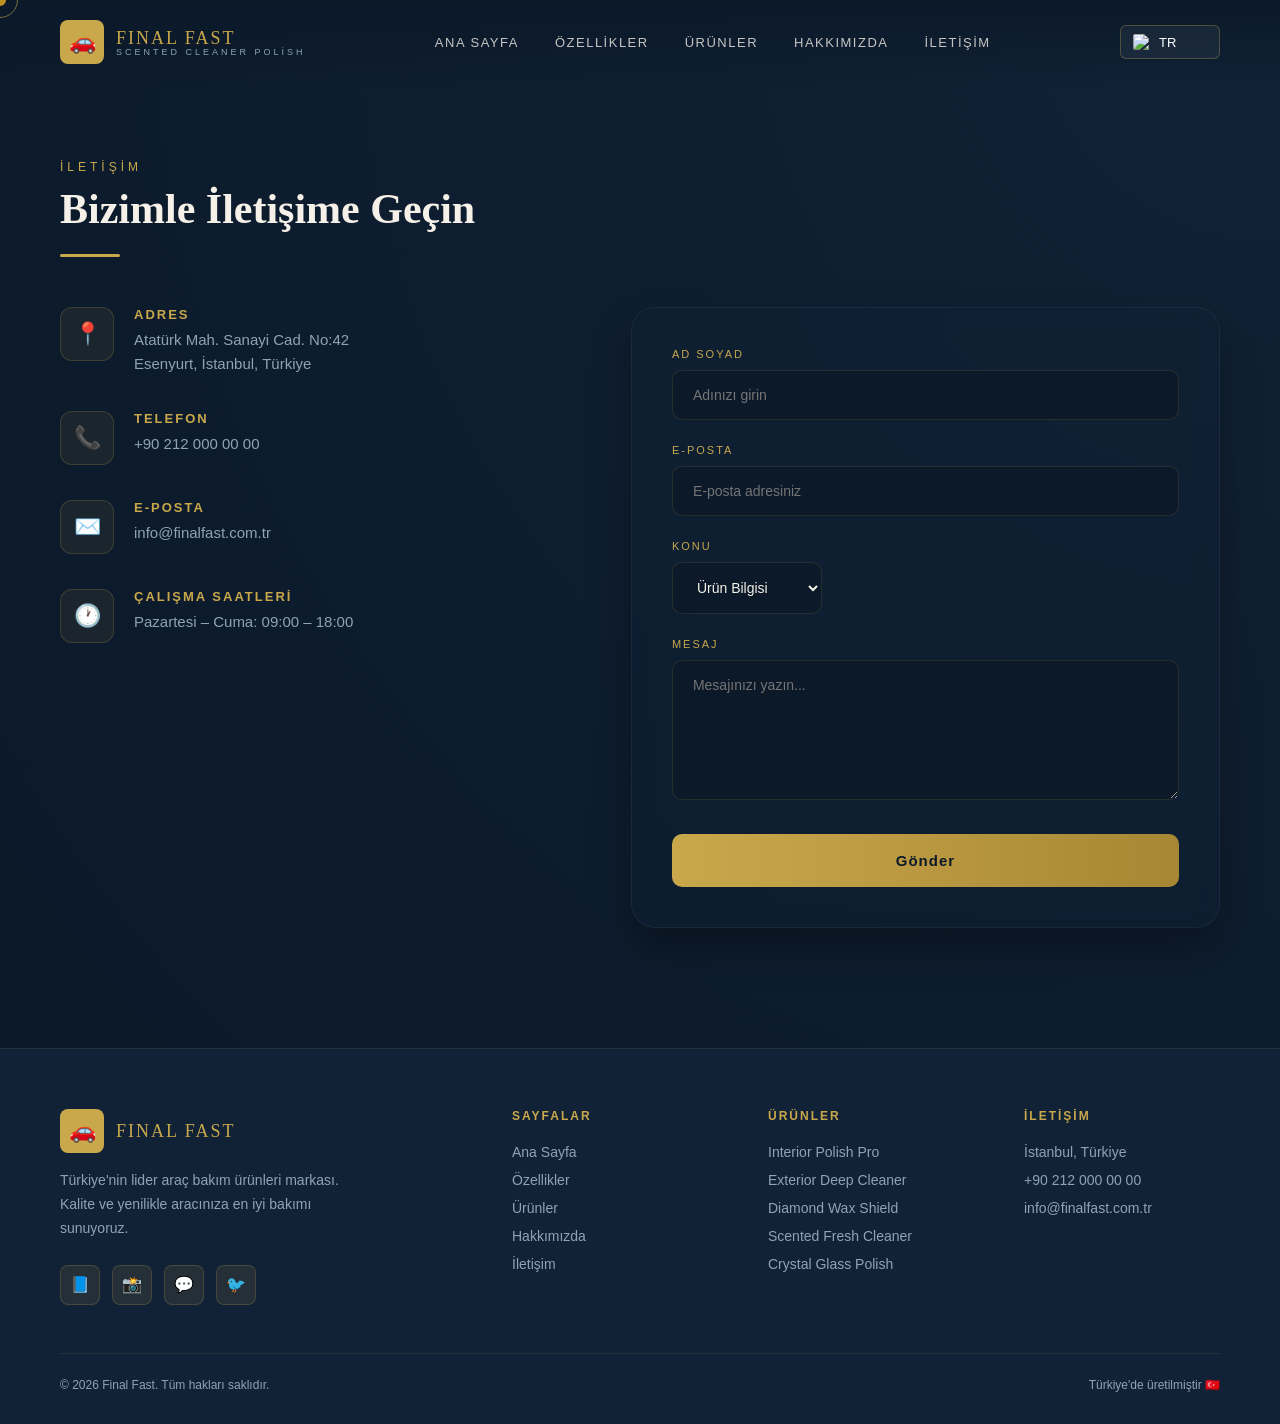
==== contact.html @ b1e25d44 "update" ====
<!DOCTYPE html>
<html lang="tr">
<head>
    <meta charset="UTF-8">
    <meta name="viewport" content="width=device-width, initial-scale=1.0">
    <title data-i18n="contact.title">Final Fast | İletişim</title>
    <link rel="stylesheet" href="css/main.css">
    <link rel="stylesheet" href="css/contact.css">
</head>
<body>
    <div class="cursor" id="cursor"></div>
    <div class="cursor-ring" id="cursorRing"></div>

    <nav id="navbar">
        <a href="/home.html" class="nav-logo">
            <div class="nav-logo-icon">🚗</div>
            <div>
                <span class="nav-logo-text">FINAL FAST</span>
                <span class="nav-logo-sub" data-i18n="nav.sub">Scented Cleaner Polish</span>
            </div>
        </a>
        <ul class="nav-links">
            <li><a href="/home.html" data-i18n="nav.home">Ana Sayfa</a></li>
            <li><a href="/home.html#features" data-i18n="nav.features">Özellikler</a></li>
            <li><a href="/products.html" data-i18n="nav.products">Ürünler</a></li>
            <li><a href="/about.html" data-i18n="nav.about">Hakkımızda</a></li>
            <li><a href="/contact.html" data-i18n="nav.contact">İletişim</a></li>
        </ul>
        <div style="display:flex;align-items:center;gap:16px">
            <div class="custom-select" id="customSelect">
                <div class="select-trigger">
                    <img src="https://flagcdn.com/w20/tr.png" id="currentFlag">
                    <span id="currentLangText">TR</span>
                    <i class="fas fa-chevron-down"></i>
                </div>
                <div class="custom-options">
                    <div class="option" onclick="selectLang('tr', 'https://flagcdn.com/w20/tr.png', 'TR')">
                        <img src="https://flagcdn.com/w20/tr.png"> TR
                    </div>
                    <div class="option" onclick="selectLang('en', 'https://flagcdn.com/w20/us.png', 'EN')">
                        <img src="https://flagcdn.com/w20/us.png"> EN
                    </div>
                    <div class="option" onclick="selectLang('ar', 'https://flagcdn.com/w20/eg.png', 'AR')">
                        <img src="https://flagcdn.com/w20/eg.png"> AR
                    </div>
                    <div class="option" onclick="selectLang('ru', 'https://flagcdn.com/w20/ru.png', 'RU')">
                        <img src="https://flagcdn.com/w20/ru.png"> RU
                    </div>
                    <div class="option" onclick="selectLang('fr', 'https://flagcdn.com/w20/fr.png', 'FR')">
                        <img src="https://flagcdn.com/w20/fr.png"> FR
                    </div>
                </div>
            </div>
            <button class="nav-hamburger" id="hamburger" onclick="toggleMobileNav()">
                <span></span><span></span><span></span>
            </button>
        </div>
    </nav>

    <div class="mobile-nav" id="mobileNav">
        <a href="/home.html" data-i18n="nav.home">Ana Sayfa</a>
        <a href="/home.html#features" data-i18n="nav.features">Özellikler</a>
        <a href="/products.html" data-i18n="nav.products">Ürünler</a>
        <a href="/about.html" data-i18n="nav.about">Hakkımızda</a>
        <a href="/contact.html" data-i18n="nav.contact">İletişim</a>
    </div>

    <section id="contact" class="contact-page-section">
        <div class="contact-header reveal">
            <p class="section-label" data-i18n="contact.label">İletişim</p>
            <h2 class="section-title" data-i18n="contact.title">Bizimle<br>İletişime Geçin</h2>
            <div class="gold-divider"></div>
        </div>
        
        <div class="contact-grid">
            <div class="contact-info reveal">
                <div class="contact-item">
                    <div class="contact-icon">📍</div>
                    <div>
                        <h4 data-i18n="contact.addr">Adres</h4>
                        <p>Atatürk Mah. Sanayi Cad. No:42<br>Esenyurt, İstanbul, Türkiye</p>
                    </div>
                </div>
                <div class="contact-item">
                    <div class="contact-icon">📞</div>
                    <div>
                        <h4 data-i18n="contact.phone">Telefon</h4>
                        <p>+90 212 000 00 00</p>
                    </div>
                </div>
                <div class="contact-item">
                    <div class="contact-icon">✉️</div>
                    <div>
                        <h4 data-i18n="contact.email">E-posta</h4>
                        <p>info@finalfast.com.tr</p>
                    </div>
                </div>
                <div class="contact-item">
                    <div class="contact-icon">🕐</div>
                    <div>
                        <h4 data-i18n="contact.hours">Çalışma Saatleri</h4>
                        <p data-i18n="contact.hoursval">Pazartesi – Cuma: 09:00 – 18:00</p>
                    </div>
                </div>
            </div>

            <div class="contact-form-wrapper reveal" style="transition-delay:0.2s">
                <form id="ffContactForm" onsubmit="handleFormSubmit(event)" class="contact-form">
                    <div class="form-group">
                        <label data-i18n="form.name">Ad Soyad</label>
                        <input type="text" id="formName" required placeholder="Adınızı girin" />
                    </div>
                    <div class="form-group">
                        <label data-i18n="form.email">E-posta</label>
                        <input type="email" id="formEmail" required placeholder="E-posta adresiniz" />
                    </div>
                    <div class="form-group">
                        <label data-i18n="form.subject">Konu</label>
                        <div class="select-wrapper">
                            <select id="formSubject">
                                <option data-i18n="form.opt1">Ürün Bilgisi</option>
                                <option data-i18n="form.opt2">Bayilik</option>
                                <option data-i18n="form.opt3">Teknik Destek</option>
                                <option data-i18n="form.opt4">Diğer</option>
                            </select>
                        </div>
                    </div>
                    <div class="form-group">
                        <label data-i18n="form.msg">Mesaj</label>
                        <textarea id="formMessage" required placeholder="Mesajınızı yazın..."></textarea>
                    </div>
                    <button type="submit" class="btn-primary-submit">
                        <span data-i18n="form.send">Gönder</span>
                    </button>
                </form>
                <div id="formSuccessMessage" class="success-toast">
                    ✨ Mesajınız başarıyla gönderildi! / Your message has been sent!
                </div>
            </div>
        </div>
    </section>

    <footer>
        <div class="footer-grid">
            <div class="footer-brand">
                <div class="nav-logo" style="text-decoration:none;display:flex;align-items:center;gap:12px">
                    <div class="nav-logo-icon">🚗</div>
                    <span class="nav-logo-text">FINAL FAST</span>
                </div>
                <p data-i18n="footer.desc">Türkiye'nin lider araç bakım ürünleri markası. Kalite ve yenilikle aracınıza en iyi bakımı sunuyoruz.</p>
                <div class="footer-social">
                    <a href="#" class="social-btn">📘</a>
                    <a href="#" class="social-btn">📸</a>
                    <a href="#" class="social-btn">💬</a>
                    <a href="#" class="social-btn">🐦</a>
                </div>
            </div>
            <div class="footer-col">
                <h4 data-i18n="footer.pages">Sayfalar</h4>
                <ul>
                    <li><a href="/home.html" data-i18n="nav.home">Ana Sayfa</a></li>
                    <li><a href="/features.html" data-i18n="nav.features">Özellikler</a></li>
                    <li><a href="/products.html" data-i18n="nav.products">Ürünler</a></li>
                    <li><a href="/about.html" data-i18n="nav.about">Hakkımızda</a></li>
                    <li><a href="/contact.html" data-i18n="nav.contact">İletişim</a></li>
                </ul>
            </div>
            <div class="footer-col">
                <h4 data-i18n="footer.products">Ürünler</h4>
                <ul>
                    <li><a href="/products.html">Interior Polish Pro</a></li>
                    <li><a href="/products.html">Exterior Deep Cleaner</a></li>
                    <li><a href="/products.html">Diamond Wax Shield</a></li>
                    <li><a href="/products.html">Scented Fresh Cleaner</a></li>
                    <li><a href="/products.html">Crystal Glass Polish</a></li>
                </ul>
            </div>
            <div class="footer-col">
                <h4 data-i18n="footer.contact">İletişim</h4>
                <ul>
                    <li><a href="#">İstanbul, Türkiye</a></li>
                    <li><a href="#">+90 212 000 00 00</a></li>
                    <li><a href="#">info@finalfast.com.tr</a></li>
                </ul>
            </div>
        </div>
        <div class="footer-bottom">
            <p>© 2026 Final Fast. <span data-i18n="footer.rights">Tüm hakları saklıdır.</span></p>
            <p data-i18n="footer.made">Türkiye'de üretilmiştir 🇹🇷</p>
        </div>
    </footer>

    <script src="js/main.js"></script>
    <script src="js/contact.js"></script>
</body>
</html>
---- css/main.css ----
/* ROOT VARIABLES */
:root {
  --gold: #C9A84C;
  --gold-light: #e8c97a;
  --gold-dark: #9a7a2e;
  --navy: #0b1929;
  --navy-mid: #112236;
  --navy-light: #1a3350;
  --white: #f5f0e8;
  --gray: #8fa3b5;
  --font-display: 'Playfair Display', serif;
  --font-body: 'Barlow', sans-serif;
}

/* RESET & GLOBAL STYLES */
*, *::before, *::after { 
  box-sizing: border-box; 
  margin: 0; 
  padding: 0; 
}

html { 
  scroll-behavior: smooth; 
}

body {
  font-family: var(--font-body);
  background: var(--navy);
  color: var(--white);
  overflow-x: hidden;
  cursor: none;
}

/* CUSTOM CURSOR */
.cursor {
  position: fixed;
  width: 12px; height: 12px;
  background: var(--gold);
  border-radius: 50%;
  pointer-events: none;
  z-index: 9999;
  transform: translate(-50%, -50%);
  transition: transform 0.1s, width 0.2s, height 0.2s;
  mix-blend-mode: difference;
}

.cursor-ring {
  position: fixed;
  width: 36px; height: 36px;
  border: 1px solid var(--gold);
  border-radius: 50%;
  pointer-events: none;
  z-index: 9998;
  transform: translate(-50%, -50%);
  transition: all 0.15s ease;
  opacity: 0.6;
}

/* NAVIGATION */
nav {
  position: fixed; top: 0; left: 0; right: 0;
  z-index: 100;
  padding: 20px 60px;
  display: flex; align-items: center; justify-content: space-between;
  background: linear-gradient(to bottom, rgba(11,25,41,0.95), transparent);
  transition: background 0.3s;
}

nav.scrolled { 
  background: rgba(11,25,41,0.98); 
  backdrop-filter: blur(12px); 
}

.nav-logo {
  display: flex; align-items: center; gap: 12px;
  text-decoration: none;
}

.nav-logo-icon {
  width: 44px; height: 44px;
  background: var(--gold);
  border-radius: 8px;
  display: flex; align-items: center; justify-content: center;
  font-size: 22px;
}

.nav-logo-text {
  font-family: var(--font-display);
  font-size: 18px;
  color: var(--gold);
  letter-spacing: 2px;
}

.nav-logo-sub {
  font-size: 9px;
  color: var(--gray);
  letter-spacing: 3px;
  text-transform: uppercase;
  display: block;
  margin-top: -2px;
}

.nav-links {
  display: flex; gap: 36px; list-style: none;
}

.nav-links a {
  color: var(--white);
  text-decoration: none;
  font-size: 13px;
  letter-spacing: 1.5px;
  text-transform: uppercase;
  font-weight: 500;
  opacity: 0.8;
  transition: opacity 0.2s, color 0.2s;
  position: relative;
}

.nav-links a::after {
  content: '';
  position: absolute; bottom: -4px; left: 0; right: 100%;
  height: 1px; background: var(--gold);
  transition: right 0.3s;
}

.nav-links a:hover { opacity: 1; color: var(--gold); }
.nav-links a:hover::after { right: 0; }

/* === LANGUAGE SELECT (تنسيق اختيار اللغة من الصورة) === */
.custom-select {
    position: relative;
    width: 100px;
    cursor: pointer;
    font-size: 13px;
}

.select-trigger {
    display: flex;
    align-items: center;
    gap: 8px;
    padding: 8px 12px;
    border: 1px solid rgba(201, 168, 76, 0.3);
    border-radius: 6px;
    color: white;
    background: rgba(255,255,255,0.05);
}

.custom-options {
    position: absolute;
    top: 110%;
    left: 0;
    right: 0;
    background: #0b1929;
    border: 1px solid var(--gold);
    border-radius: 6px;
    display: none; 
    z-index: 1000;
}

.custom-select.active .custom-options {
    display: block;
}

.option {
    padding: 8px 12px;
    display: flex;
    align-items: center;
    gap: 10px;
    transition: background 0.2s;
}

.option:hover {
    background: var(--gold);
    color: var(--navy);
}

.option img, .select-trigger img {
    width: 18px;
    height: auto;
    border-radius: 2px;
}

.lang-select option {
  background: #0b1929; 
  color: var(--white);
  padding: 10px;
}

.select-icon {
  position: absolute;
  right: 10px;
  font-size: 10px;
  color: var(--gold);
  pointer-events: none;
}
/* ================================================= */

.nav-hamburger {
  display: none;
  flex-direction: column; gap: 5px;
  background: none; border: none; cursor: none;
  padding: 4px;
}

.nav-hamburger span {
  display: block; width: 24px; height: 2px;
  background: var(--gold); border-radius: 2px;
  transition: all 0.3s;
}

/* SHARED BUTTONS */
.btn-primary {
  background: var(--gold);
  color: var(--navy);
  border: none;
  padding: 16px 36px;
  font-size: 13px;
  font-weight: 600;
  letter-spacing: 2px;
  text-transform: uppercase;
  border-radius: 4px;
  cursor: pointer;
  text-decoration: none;
  display: inline-block;
  transition: all 0.3s;
  font-family: var(--font-body);
  position: relative; overflow: hidden;
}

.btn-primary:hover { transform: translateY(-3px); box-shadow: 0 10px 20px rgba(201,168,76,0.2); }

.btn-outline {
  background: transparent;
  color: var(--gold);
  border: 1px solid var(--gold);
  padding: 16px 36px;
  font-size: 13px;
  font-weight: 500;
  letter-spacing: 2px;
  text-transform: uppercase;
  border-radius: 4px;
  cursor: pointer;
  text-decoration: none;
  display: inline-block;
  transition: all 0.3s;
  font-family: var(--font-body);
}

.btn-outline:hover { background: rgba(201,168,76,0.1); transform: translateY(-3px); }

/* FOOTER */
footer {
  background: var(--navy-mid);
  border-top: 1px solid rgba(201,168,76,0.1);
  padding: 60px 60px 32px;
}

.footer-grid {
  display: grid;
  grid-template-columns: 2fr 1fr 1fr 1fr;
  gap: 60px;
  margin-bottom: 48px;
}

.footer-brand p {
  font-size: 14px; color: var(--gray); line-height: 1.7;
  font-weight: 300; margin-top: 16px; max-width: 280px;
}

.footer-social {
  display: flex; gap: 12px; margin-top: 24px;
}

.social-btn {
  width: 40px; height: 40px;
  background: rgba(201,168,76,0.1);
  border: 1px solid rgba(201,168,76,0.2);
  border-radius: 8px;
  display: flex; align-items: center; justify-content: center;
  font-size: 16px; cursor: none;
  transition: all 0.3s; text-decoration: none;
  color: var(--white);
}

.social-btn:hover { 
  background: var(--gold); 
  color: var(--navy);
}

.footer-col h4 {
  font-size: 12px; letter-spacing: 2px; text-transform: uppercase;
  color: var(--gold); margin-bottom: 20px;
}

.footer-col ul { list-style: none; display: flex; flex-direction: column; gap: 10px; }

.footer-col a {
  font-size: 14px; color: var(--gray); text-decoration: none;
  font-weight: 300; transition: color 0.2s;
}

.footer-col a:hover { color: var(--gold); }

.footer-bottom {
  border-top: 1px solid rgba(201,168,76,0.1);
  padding-top: 24px;
  display: flex; justify-content: space-between; align-items: center;
}

.footer-bottom p { font-size: 12px; color: var(--gray); }

/* MOBILE NAVIGATION OVERLAY */
.mobile-nav {
  display: none;
  position: fixed; inset: 0;
  background: var(--navy);
  z-index: 99;
  flex-direction: column;
  align-items: center;
  justify-content: center;
  gap: 32px;
}

.mobile-nav.open { display: flex; }

.mobile-nav a {
  font-family: var(--font-display);
  font-size: 28px; color: var(--white);
  text-decoration: none;
  transition: color 0.2s;
}

.mobile-nav a:hover { color: var(--gold); }

/* MISC COMPONENTS */
.gold-divider {
  width: 60px; height: 2px;
  background: var(--gold);
  margin: 20px 0;
}

.reveal {
  opacity: 0; transform: translateY(40px);
  transition: opacity 0.7s ease, transform 0.7s ease;
}

.reveal.visible { opacity: 1; transform: translateY(0); }

/* RTL SUPPORT */
[dir="rtl"] { font-family: var(--font-body); direction: rtl; }
[dir="rtl"] nav { direction: rtl; }
[dir="rtl"] .lang-select { padding: 6px 12px 6px 30px; }
[dir="rtl"] .select-icon { right: auto; left: 10px; }
[dir="rtl"] .about-img-badge { right: auto; left: -20px; }

/* RESPONSIVE COMMON */
@media (max-width: 1024px) {
  nav { padding: 20px 32px; }
  .nav-links { display: none; }
  .nav-hamburger { display: flex; }
  footer { padding: 60px 32px 32px; }
}
---- css/contact.css ----
/* CONTACT PAGE STYLE */
.contact-page-section {
    padding: 160px 60px 120px;
    background: radial-gradient(circle at top right, #112236, #0b1929);
    max-width: 1400px;
    margin: 0 auto;
    min-height: 80px;
}

.contact-header {
    margin-bottom: 50px;
}

.contact-header .section-label {
    color: var(--gold);
    letter-spacing: 4px;
    text-transform: uppercase;
    font-size: 12px;
    margin-bottom: 10px;
}

.contact-header .section-title {
    font-family: var(--font-display);
    font-size: 42px;
    color: var(--white);
    line-height: 1.2;
}

.gold-divider {
    width: 60px;
    height: 3px;
    background: var(--gold);
    margin-top: 20px;
    border-radius: 2px;
}

.contact-grid {
    display: grid;
    grid-template-columns: 1fr 1.2fr;
    gap: 80px;
    align-items: start;
}

.contact-info {
    display: flex;
    flex-direction: column;
    gap: 35px;
    opacity: 0;
    transform: translateY(30px);
    transition: all 0.6s ease;
}

.contact-info.visible {
    opacity: 1;
    transform: translateY(0);
}

.contact-item {
    display: flex;
    gap: 20px;
    align-items: flex-start;
}

.contact-icon {
    width: 54px;
    height: 54px;
    flex-shrink: 0;
    background: rgba(201, 168, 76, 0.08);
    border: 1px solid rgba(201, 168, 76, 0.2);
    border-radius: 12px;
    display: flex;
    align-items: center;
    justify-content: center;
    font-size: 22px;
    transition: all 0.3s ease;
}

.contact-item:hover .contact-icon {
    background: var(--gold);
    border-color: var(--gold);
    transform: translateY(-3px);
}

.contact-item h4 {
    font-size: 13px;
    letter-spacing: 2px;
    text-transform: uppercase;
    color: var(--gold);
    margin-bottom: 6px;
}

.contact-item p {
    font-size: 15px;
    color: var(--gray);
    font-weight: 300;
    line-height: 1.6;
}

/* FORM WRAPPER & ELEMENTS */
.contact-form-wrapper {
    background: rgba(17, 34, 54, 0.4);
    border: 1px solid rgba(255, 255, 255, 0.05);
    border-radius: 24px;
    padding: 40px;
    backdrop-filter: blur(10px);
    box-shadow: 0 20px 40px rgba(0, 0, 0, 0.3);
    position: relative;
    opacity: 0;
    transform: translateY(30px);
    transition: all 0.6s ease;
}

.contact-form-wrapper.visible {
    opacity: 1;
    transform: translateY(0);
}

.contact-form {
    display: flex;
    flex-direction: column;
    gap: 24px;
}

.form-group {
    display: flex;
    flex-direction: column;
    gap: 10px;
}

.form-group label {
    font-size: 11px;
    letter-spacing: 2px;
    text-transform: uppercase;
    color: var(--gold);
    font-weight: 500;
}

.form-group input,
.form-group textarea,
.form-group select {
    background: #0b1929;
    border: 1px solid rgba(201, 168, 76, 0.15);
    border-radius: 10px;
    padding: 16px 20px;
    color: var(--white);
    font-family: var(--font-body);
    font-size: 14px;
    outline: none;
    transition: all 0.3s cubic-bezier(0.165, 0.84, 0.44, 1);
}

.form-group input:focus,
.form-group textarea:focus,
.form-group select:focus {
    border-color: var(--gold);
    box-shadow: 0 0 15px rgba(201, 168, 76, 0.15);
    background: #112236;
}

.form-group textarea {
    resize: vertical;
    min-height: 140px;
}

/* SUBMIT BUTTON */
.btn-primary-submit {
    background: linear-gradient(90deg, #c9a84c, #a88734);
    border: none;
    border-radius: 10px;
    padding: 18px;
    color: #0b1929;
    font-size: 15px;
    font-weight: 600;
    letter-spacing: 1px;
    cursor: pointer;
    transition: all 0.3s ease;
    margin-top: 10px;
}

.btn-primary-submit:hover {
    transform: translateY(-2px);
    box-shadow: 0 10px 20px rgba(201, 168, 76, 0.25);
    filter: brightness(1.1);
}

/* SUCCESS TOAST */
.success-toast {
    display: none;
    background: rgba(46, 204, 113, 0.15);
    border: 1px solid #2ecc71;
    color: #2ecc71;
    padding: 20px;
    border-radius: 10px;
    text-align: center;
    font-size: 14px;
    margin-top: 20px;
    animation: fadeIn 0.4s ease forwards;
}

@keyframes fadeIn {
    from { opacity: 0; transform: scale(0.95); }
    to { opacity: 1; transform: scale(1); }
}

/* RESPONSIVE SPECIFIC TWEAKS */
@media (max-width: 1024px) {
    .contact-page-section { padding: 120px 32px 80px; }
    .contact-grid { grid-template-columns: 1fr; gap: 50px; }
    .contact-form-wrapper { padding: 30px; }
}

@media (max-width: 640px) {
    .contact-header .section-title { font-size: 32px; }
}

/* RTL FIXES */
[dir="rtl"] .contact-item {
    text-align: right;
}
[dir="rtl"] .form-group label {
    text-align: right;
}
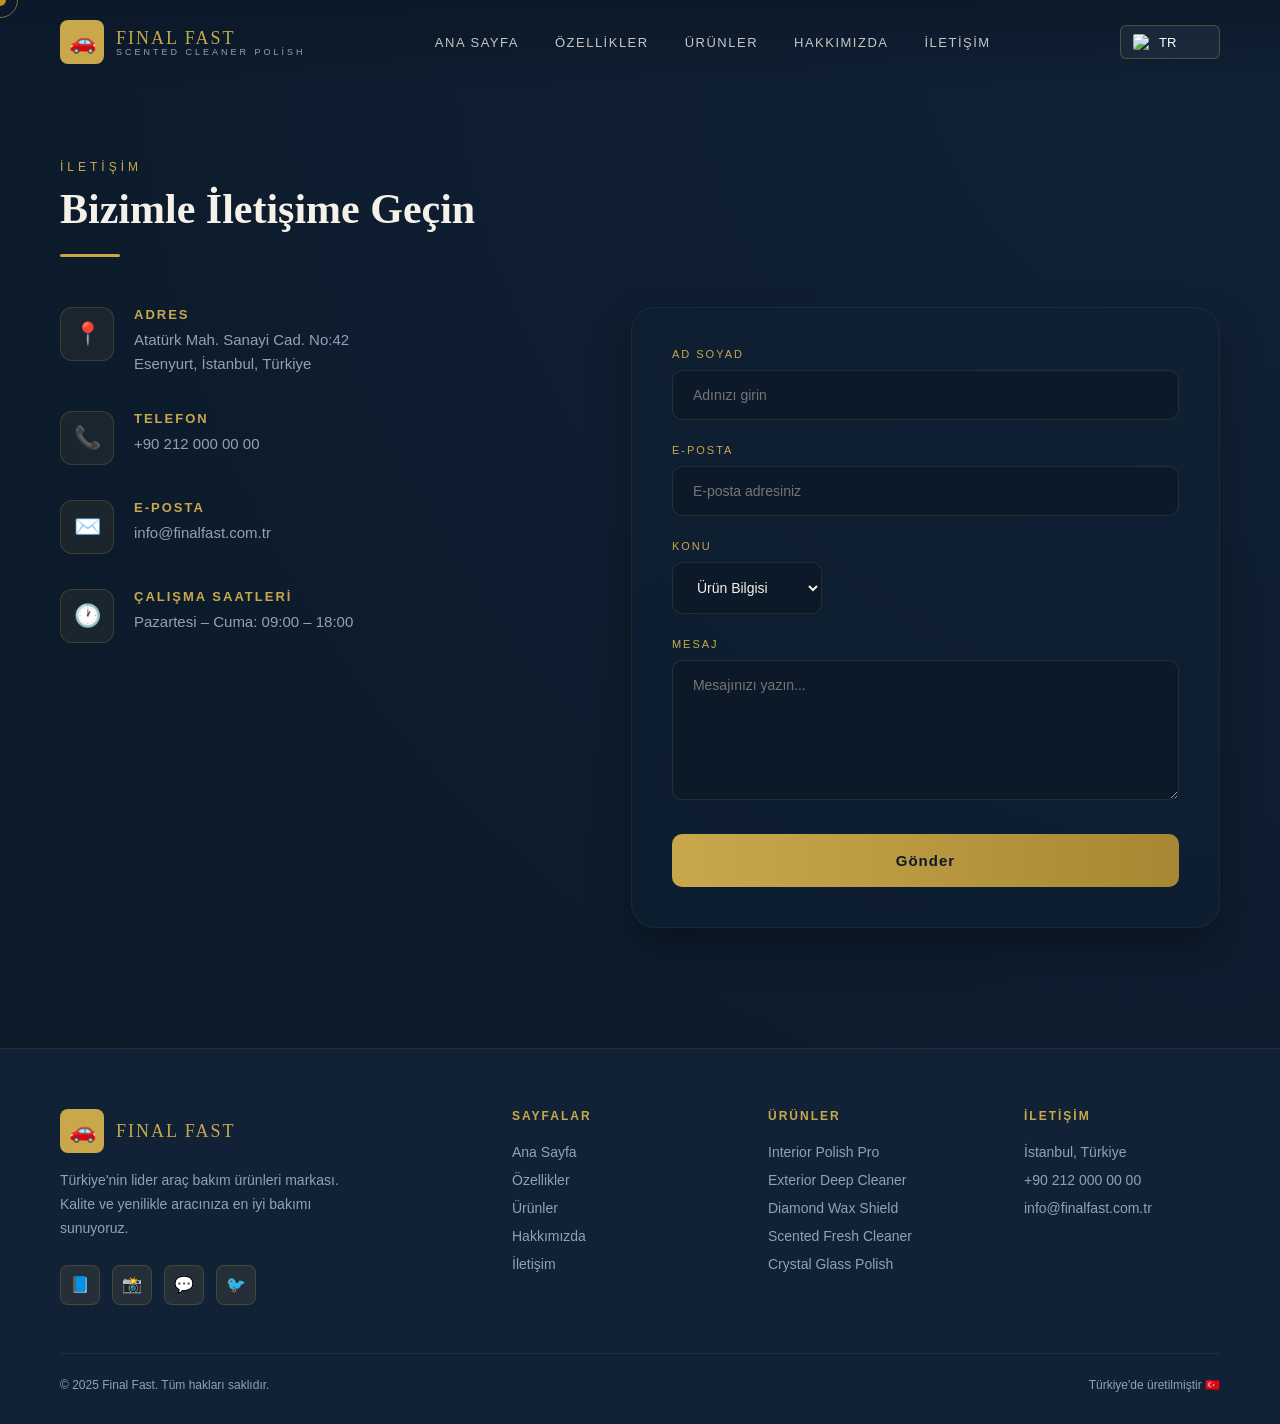
==== commit 60890153: "update" ====
--- a/contact.html
+++ b/contact.html
@@ -2,7 +2,8 @@
 <html lang="tr">
 <head>
     <meta charset="UTF-8">
-    <meta name="viewport" content="width=device-width, initial-scale=1.0">
+    <meta name="viewport" content="width=device-width, initial-scale=1.0, maximum-scale=1.0,minimum-scale=1.0,user-scalable=0"/>
+
     <title data-i18n="contact.title">Final Fast | İletişim</title>
     <link rel="stylesheet" href="css/main.css">
     <link rel="stylesheet" href="css/contact.css">
@@ -34,19 +35,19 @@
                     <i class="fas fa-chevron-down"></i>
                 </div>
                 <div class="custom-options">
-                    <div class="option" onclick="selectLang('tr', 'https://flagcdn.com/w20/tr.png', 'TR')">
+                    <div class="option" onclick="selectLang('tr', 'https:flagcdn.com/w20/tr.png', 'TR')">
                         <img src="https://flagcdn.com/w20/tr.png"> TR
                     </div>
-                    <div class="option" onclick="selectLang('en', 'https://flagcdn.com/w20/us.png', 'EN')">
+                    <div class="option" onclick="selectLang('en', 'https:flagcdn.com/w20/us.png', 'EN')">
                         <img src="https://flagcdn.com/w20/us.png"> EN
                     </div>
-                    <div class="option" onclick="selectLang('ar', 'https://flagcdn.com/w20/eg.png', 'AR')">
+                    <div class="option" onclick="selectLang('ar', 'https:flagcdn.com/w20/eg.png', 'AR')">
                         <img src="https://flagcdn.com/w20/eg.png"> AR
                     </div>
-                    <div class="option" onclick="selectLang('ru', 'https://flagcdn.com/w20/ru.png', 'RU')">
+                    <div class="option" onclick="selectLang('ru', 'https:flagcdn.com/w20/ru.png', 'RU')">
                         <img src="https://flagcdn.com/w20/ru.png"> RU
                     </div>
-                    <div class="option" onclick="selectLang('fr', 'https://flagcdn.com/w20/fr.png', 'FR')">
+                    <div class="option" onclick="selectLang('fr', 'https:flagcdn.com/w20/fr.png', 'FR')">
                         <img src="https://flagcdn.com/w20/fr.png"> FR
                     </div>
                 </div>
@@ -140,54 +141,55 @@
         </div>
     </section>
 
+    <!-- FOOTER -->
     <footer>
-        <div class="footer-grid">
-            <div class="footer-brand">
-                <div class="nav-logo" style="text-decoration:none;display:flex;align-items:center;gap:12px">
-                    <div class="nav-logo-icon">🚗</div>
-                    <span class="nav-logo-text">FINAL FAST</span>
-                </div>
-                <p data-i18n="footer.desc">Türkiye'nin lider araç bakım ürünleri markası. Kalite ve yenilikle aracınıza en iyi bakımı sunuyoruz.</p>
-                <div class="footer-social">
-                    <a href="#" class="social-btn">📘</a>
-                    <a href="#" class="social-btn">📸</a>
-                    <a href="#" class="social-btn">💬</a>
-                    <a href="#" class="social-btn">🐦</a>
-                </div>
-            </div>
-            <div class="footer-col">
-                <h4 data-i18n="footer.pages">Sayfalar</h4>
-                <ul>
-                    <li><a href="/home.html" data-i18n="nav.home">Ana Sayfa</a></li>
-                    <li><a href="/features.html" data-i18n="nav.features">Özellikler</a></li>
-                    <li><a href="/products.html" data-i18n="nav.products">Ürünler</a></li>
-                    <li><a href="/about.html" data-i18n="nav.about">Hakkımızda</a></li>
-                    <li><a href="/contact.html" data-i18n="nav.contact">İletişim</a></li>
-                </ul>
-            </div>
-            <div class="footer-col">
-                <h4 data-i18n="footer.products">Ürünler</h4>
-                <ul>
-                    <li><a href="/products.html">Interior Polish Pro</a></li>
-                    <li><a href="/products.html">Exterior Deep Cleaner</a></li>
-                    <li><a href="/products.html">Diamond Wax Shield</a></li>
-                    <li><a href="/products.html">Scented Fresh Cleaner</a></li>
-                    <li><a href="/products.html">Crystal Glass Polish</a></li>
-                </ul>
-            </div>
-            <div class="footer-col">
-                <h4 data-i18n="footer.contact">İletişim</h4>
-                <ul>
-                    <li><a href="#">İstanbul, Türkiye</a></li>
-                    <li><a href="#">+90 212 000 00 00</a></li>
-                    <li><a href="#">info@finalfast.com.tr</a></li>
-                </ul>
-            </div>
+    <div class="footer-grid">
+        <div class="footer-brand">
+        <div class="nav-logo" style="text-decoration:none;display:flex;align-items:center;gap:12px">
+            <div class="nav-logo-icon">🚗</div>
+            <span class="nav-logo-text">FINAL FAST</span>
         </div>
-        <div class="footer-bottom">
-            <p>© 2026 Final Fast. <span data-i18n="footer.rights">Tüm hakları saklıdır.</span></p>
-            <p data-i18n="footer.made">Türkiye'de üretilmiştir 🇹🇷</p>
+        <p data-i18n="footer.desc">Türkiye'nin lider araç bakım ürünleri markası. Kalite ve yenilikle aracınıza en iyi bakımı sunuyoruz.</p>
+        <div class="footer-social">
+            <a href="#" class="social-btn">📘</a>
+            <a href="#" class="social-btn">📸</a>
+            <a href="#" class="social-btn">💬</a>
+            <a href="#" class="social-btn">🐦</a>
         </div>
+        </div>
+        <div class="footer-col">
+        <h4 data-i18n="footer.pages">Sayfalar</h4>
+        <ul>
+            <li><a href="/home.html" data-i18n="nav.home">Ana Sayfa</a></li>
+            <li><a href="/features.html" data-i18n="nav.features">Özellikler</a></li>
+            <li><a href="/products.html" data-i18n="nav.products">Ürünler</a></li>
+            <li><a href="/about.html" data-i18n="nav.about">Hakkımızda</a></li>
+            <li><a href="/contact.html" data-i18n="nav.contact">İletişim</a></li>
+        </ul>
+        </div>
+        <div class="footer-col">
+        <h4 data-i18n="footer.products">Ürünler</h4>
+        <ul>
+            <li><a href="/products.html" data-i18n="footer.prod1">Interior Polish Pro</a></li>
+            <li><a href="/products.html" data-i18n="footer.prod2">Exterior Deep Cleaner</a></li>
+            <li><a href="/products.html" data-i18n="footer.prod3">Diamond Wax Shield</a></li>
+            <li><a href="/products.html" data-i18n="footer.prod4">Scented Fresh Cleaner</a></li>
+            <li><a href="/products.html" data-i18n="footer.prod5">Crystal Glass Polish</a></li>
+        </ul>
+        </div>
+        <div class="footer-col">
+        <h4 data-i18n="footer.contact">İletişim</h4>
+        <ul>
+            <li><a href="#">İstanbul, Türkiye</a></li>
+            <li><a href="#">+90 212 000 00 00</a></li>
+            <li><a href="#">info@finalfast.com.tr</a></li>
+        </ul>
+        </div>
+    </div>
+    <div class="footer-bottom">
+        <p>© 2025 Final Fast. <span data-i18n="footer.rights">Tüm hakları saklıdır.</span></p>
+        <p data-i18n="footer.made">Türkiye'de üretilmiştir 🇹🇷</p>
+    </div>
     </footer>
 
     <script src="js/main.js"></script>
